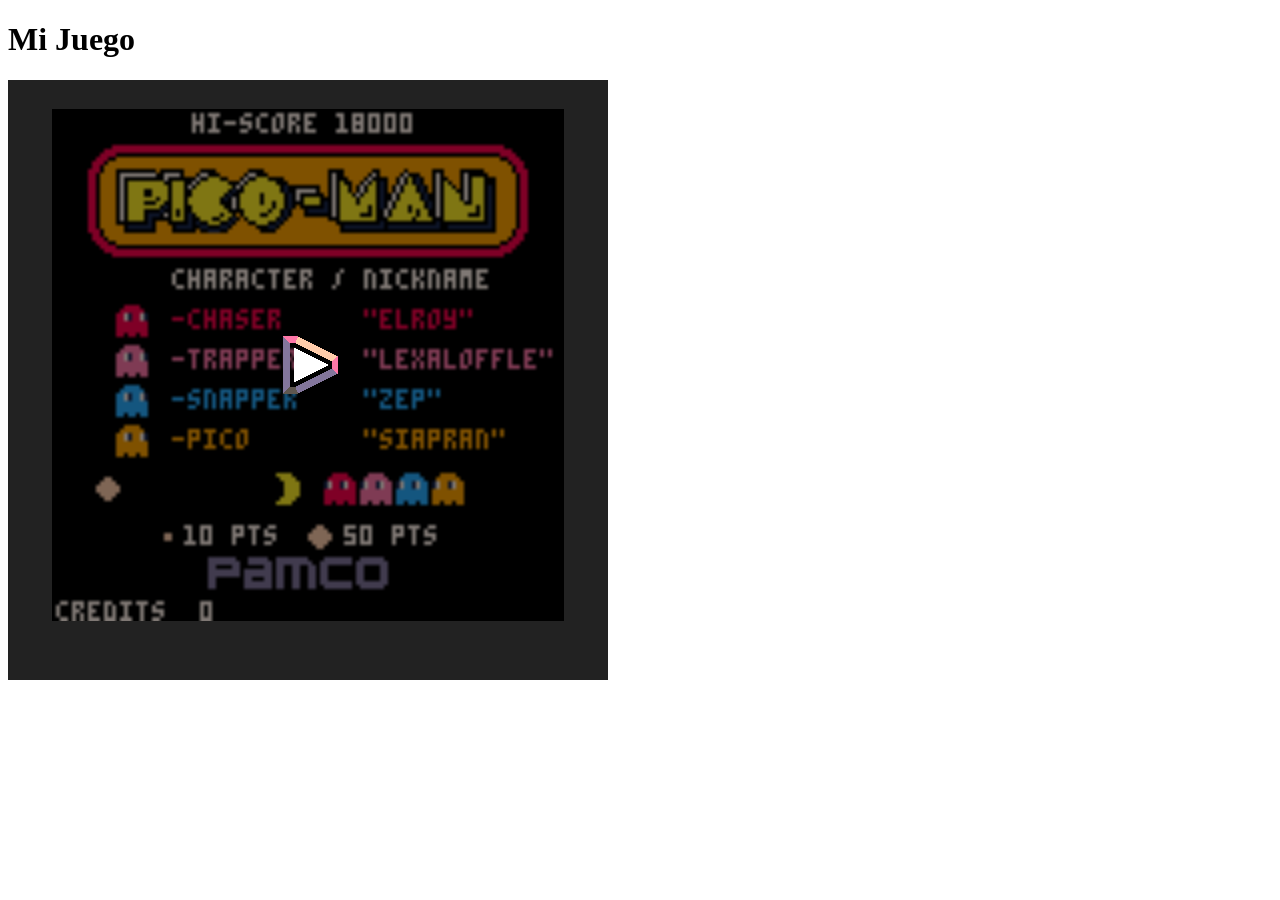
==== index.html @ f9b026d0 "test" ====
<!DOCTYPE html>
<html lang="es">
<head>
  <meta charset="UTF-8">
  <title>Mi Juego PICO-8</title>
</head>
<body>
  <h1>Mi Juego</h1>
  <iframe src="kronos/kronos.html" width="600" height="600" style="border:none;"></iframe>
</body>
</html>
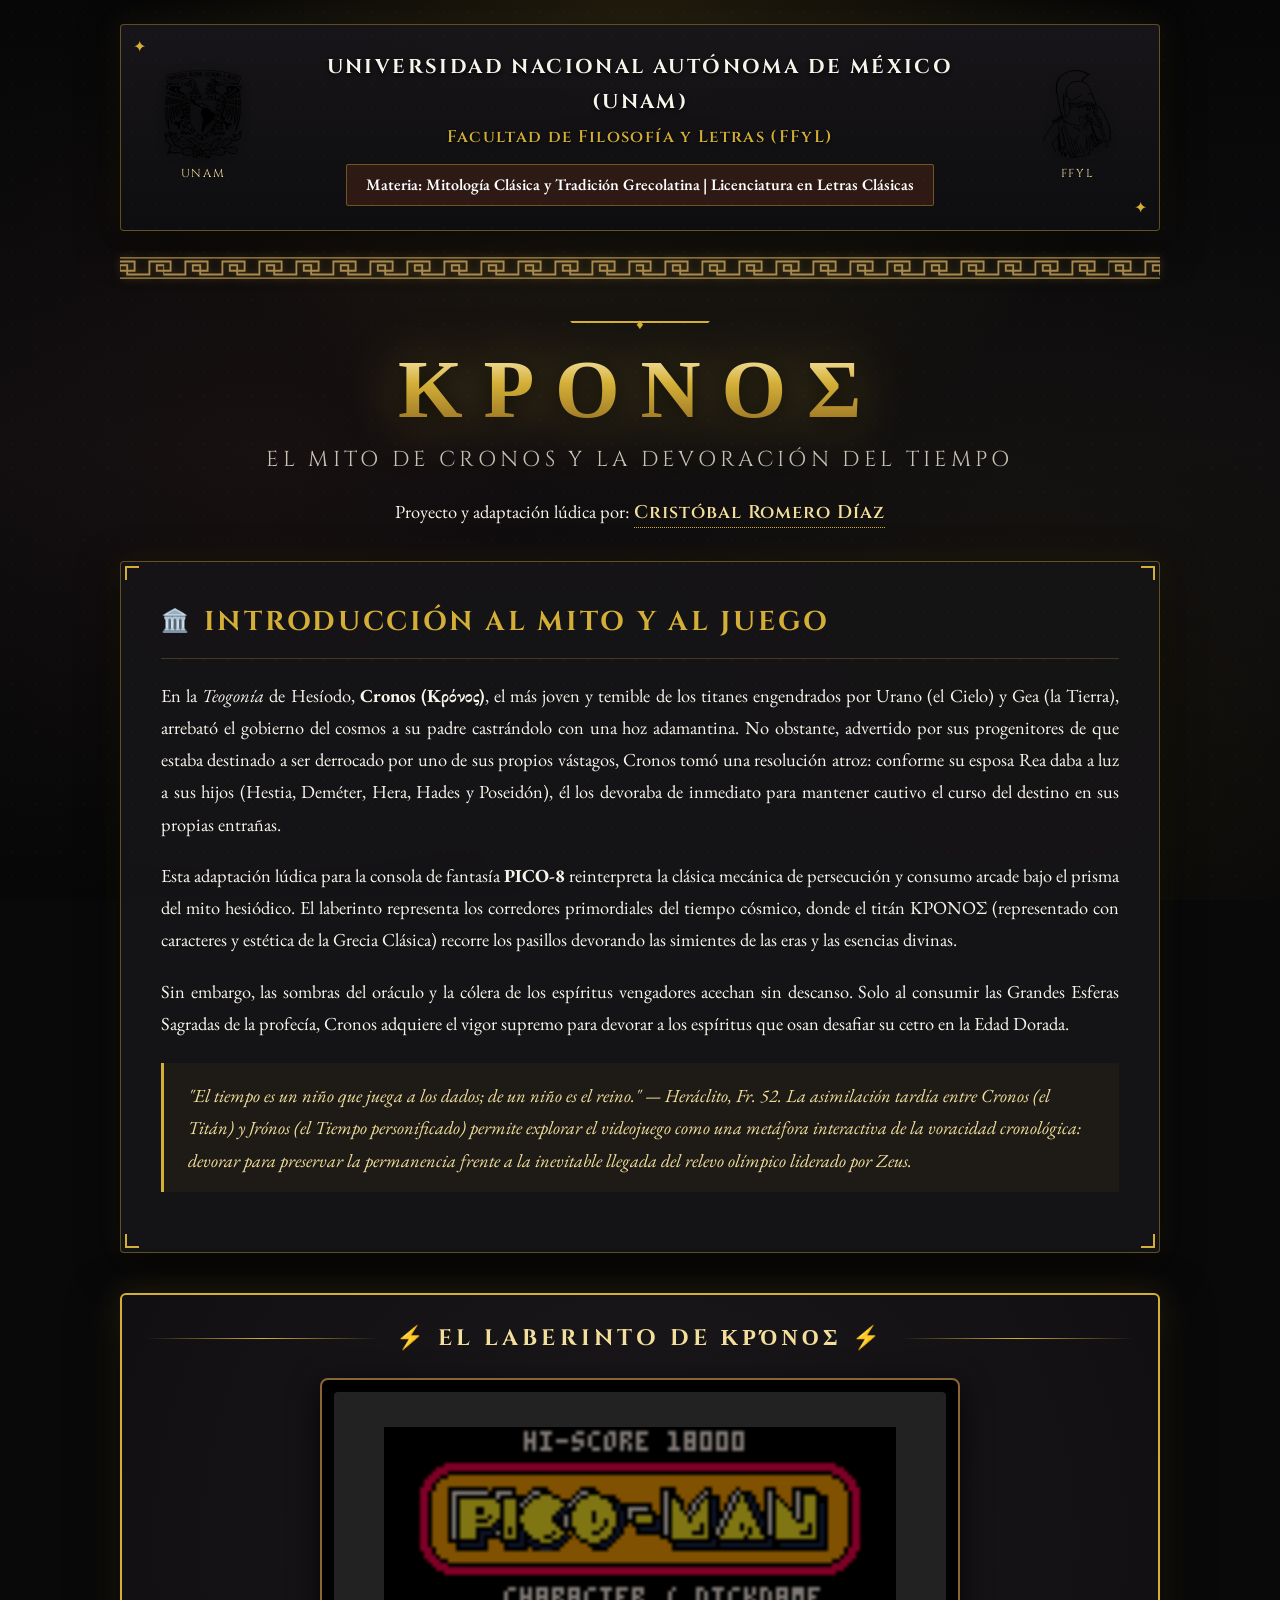
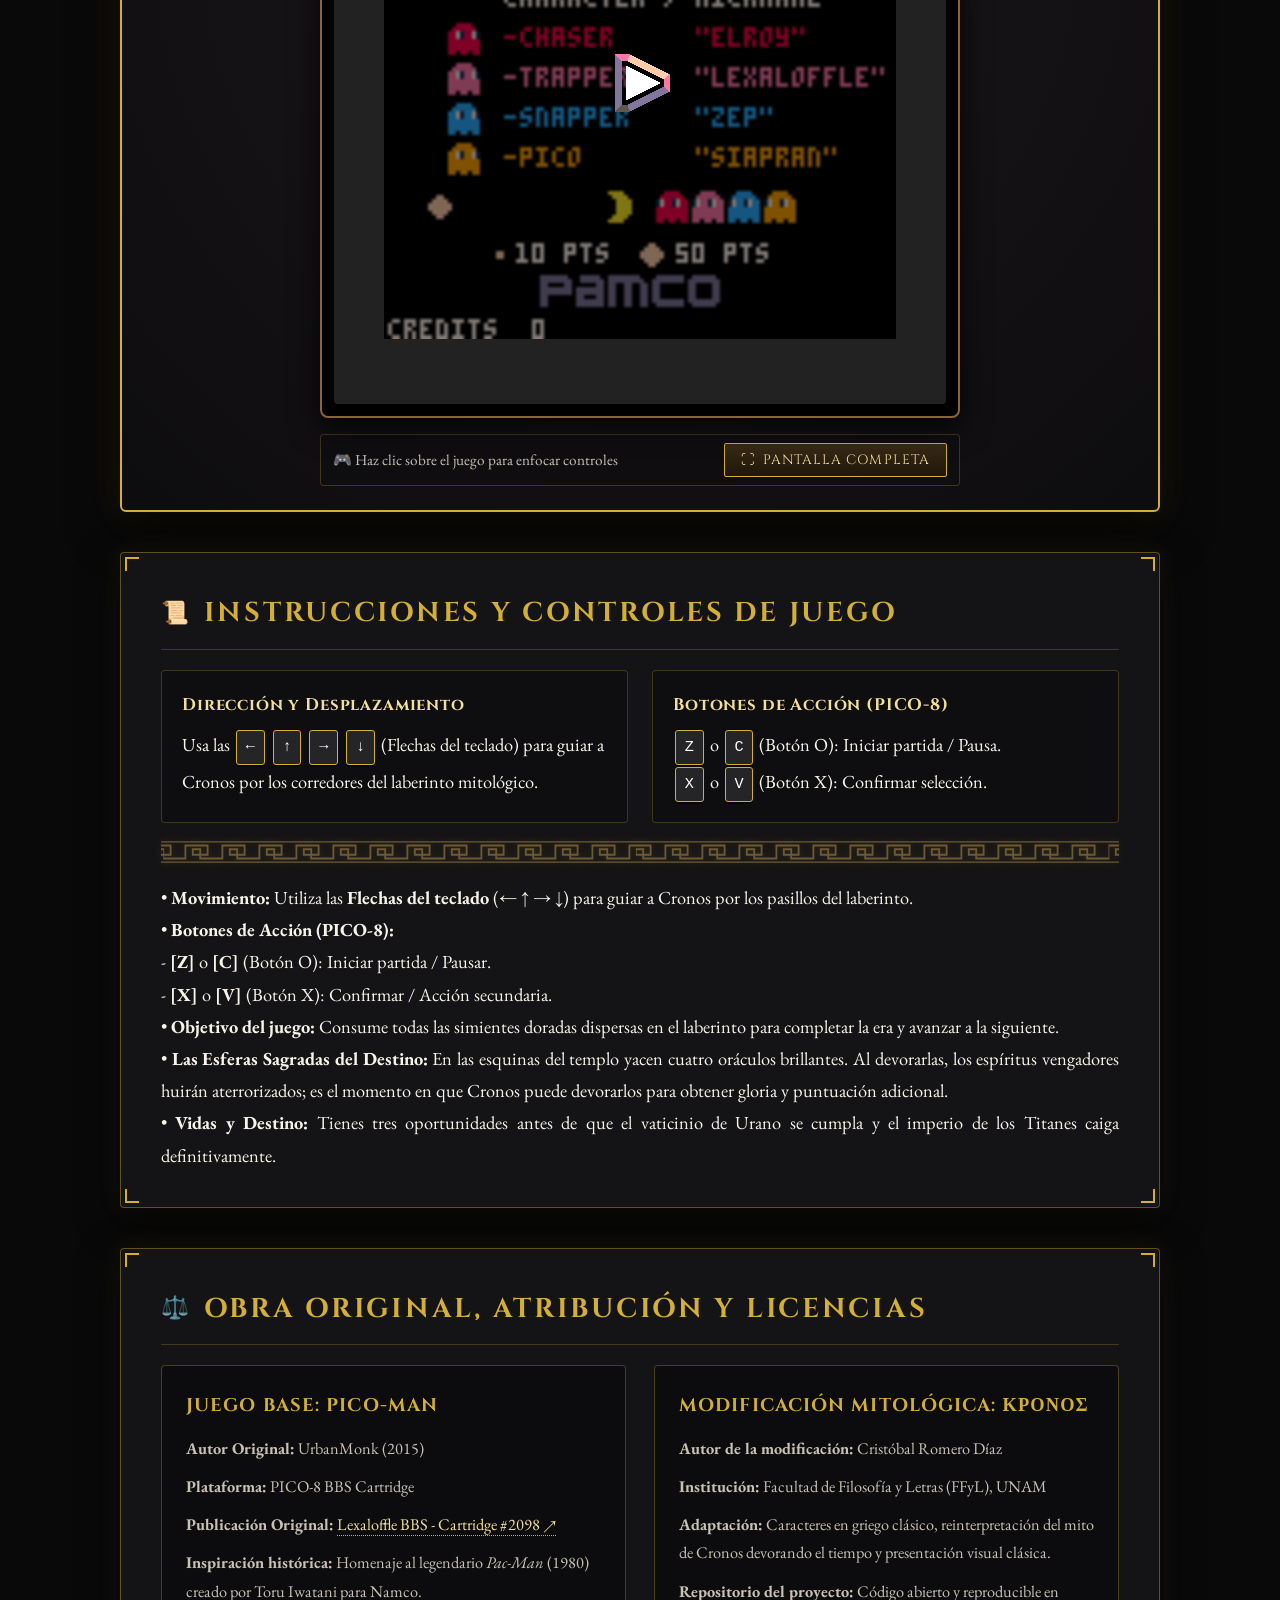
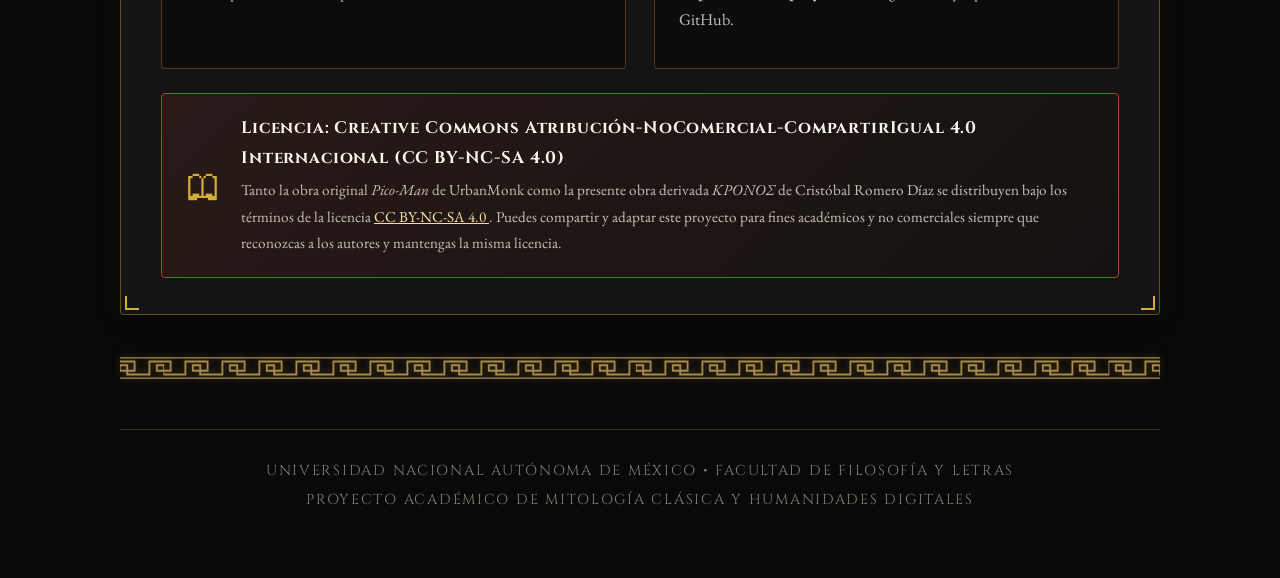
==== commit 13aaaef2: "feat: rediseño con estética clásica griega, datos editables y licencia CC-BY-NC-SA" ====
--- a/index.html
+++ b/index.html
@@ -2,10 +2,308 @@
 <html lang="es">
 <head>
   <meta charset="UTF-8">
-  <title>Mi Juego PICO-8</title>
+  <meta name="viewport" content="width=device-width, initial-scale=1.0">
+  <title>ΚΡΟΝΟΣ (Kronos) | Facultad de Filosofía y Letras - UNAM</title>
+  
+  <!-- Tipografías Clásicas Grecolatinas (Google Fonts con swap resiliente) -->
+  <link rel="preconnect" href="https://fonts.googleapis.com">
+  <link rel="preconnect" href="https://fonts.gstatic.com" crossorigin>
+  <link href="https://fonts.googleapis.com/css2?family=Cinzel+Decorative:wght@700;900&family=Cinzel:wght@400;600;700;900&family=EB+Garamond:ital,wght@0,400;0,500;0,600;1,400;1,600&display=swap" rel="stylesheet">
+  
+  <link rel="stylesheet" href="style.css">
+  
+  <!-- Archivo de datos editable por Cristóbal directamente desde GitHub -->
+  <script src="contenido/datos.js"></script>
 </head>
 <body>
-  <h1>Mi Juego</h1>
-  <iframe src="kronos/kronos.html" width="600" height="600" style="border:none;"></iframe>
+
+  <div class="kronos-wrapper">
+    
+    <!-- ENCABEZADO INSTITUCIONAL (UNAM Y FFyL) -->
+    <header class="acropolis-header">
+      <div class="institutional-grid">
+        
+        <!-- Escudo UNAM -->
+        <div class="logo-container">
+          <img src="assets/unam-logo.svg" alt="Escudo de la Universidad Nacional Autónoma de México" class="institutional-logo">
+          <span class="institutional-label">UNAM</span>
+        </div>
+
+        <!-- Información Académica -->
+        <div class="institutional-info">
+          <h1 class="uni-name" id="label-universidad">Universidad Nacional Autónoma de México</h1>
+          <h2 class="fac-name" id="label-facultad">Facultad de Filosofía y Letras</h2>
+          
+          <div class="course-badge">
+            <span id="label-materia">Materia: [Cargando materia...]</span> 
+            <span id="separator-carrera" style="display:none;"> | </span>
+            <span id="label-carrera"></span>
+          </div>
+        </div>
+
+        <!-- Logotipo FFyL (Atenea) -->
+        <div class="logo-container">
+          <img src="assets/ffyl-logo.png" alt="Logotipo Facultad de Filosofía y Letras - Atenea" class="institutional-logo">
+          <span class="institutional-label">FFyL</span>
+        </div>
+
+      </div>
+    </header>
+
+    <!-- Cenefa de Greca Clásica -->
+    <div class="greek-frieze"></div>
+
+    <!-- TÍTULO HERO DEL PROYECTO -->
+    <section class="myth-hero">
+      <div class="greek-pediment"></div>
+      <h1 class="monumental-title" id="label-titulo">ΚΡΟΝΟΣ</h1>
+      <p class="latin-subtitle" id="label-subtitulo">El Mito de Cronos y la Devoración del Tiempo</p>
+      
+      <p class="creator-attribution">
+        Proyecto y adaptación lúdica por: <strong id="label-creador">Cristóbal Romero Díaz</strong>
+      </p>
+    </section>
+
+    <!-- INTRODUCCIÓN AL JUEGO Y EL MITO -->
+    <section class="myth-card">
+      <div class="corner-tl"></div><div class="corner-tr"></div>
+      <div class="corner-bl"></div><div class="corner-br"></div>
+
+      <h2 class="card-title">
+        <span class="icon">🏛️</span> 
+        <span>Introducción al Mito y al Juego</span>
+      </h2>
+
+      <div class="text-body" id="intro-container">
+        <!-- Contenido inyectado dinámicamente desde contenido/datos.js -->
+        <p>
+          En la <em>Teogonía</em> de Hesíodo, <strong>Cronos (Κρόνος)</strong>, el más joven y temible de los titanes engendrados por Urano (el Cielo) y Gea (la Tierra), arrebató el gobierno del cosmos a su padre castrándolo con una hoz de pedernal. No obstante, advertido por sus progenitores de que estaba destinado a ser derrocado por uno de sus propios vástagos, Cronos tomó una medida atroz: conforme su esposa Rea daba a luz a sus hijos (Hestia, Deméter, Hera, Hades y Poseidón), él los devoraba vivos para mantener cautivo el curso del destino dentro de sus propias entrañas.
+        </p>
+        <p>
+          Esta adaptación lúdica para la consola de fantasía <strong>PICO-8</strong> reinterpreta la clásica dinámica de persecución laberíntica bajo el prisma del mito hesiódico. El laberinto representa los corredores primordiales del tiempo cósmico, donde el titán ΚΡΟΝΟΣ (rotulado en caracteres del alfabeto griego clásico) recorre los pasillos devorando las simientes de las eras.
+        </p>
+        <p>
+          Sin embargo, las sombras del oráculo y la cólera de los espíritus divinos acechan sin descanso. Solo al consumir las Grandes Esferas Sagradas de la profecía, Cronos adquiere el vigor supremo para invertir la suerte y devorar a los espíritus que osan desafiar su trono de la Edad Dorada.
+        </p>
+      </div>
+
+      <div class="academic-quote" id="quote-container">
+        "El tiempo es un niño que juega a los dados; de un niño es el reino." — Heráclito, Fr. 52
+      </div>
+    </section>
+
+    <!-- TEMPLO DEL JUEGO (PICO-8 ARCADE) -->
+    <section class="temple-arcade" id="templo-juego">
+      <div class="temple-pediment">
+        <div class="pediment-line"></div>
+        <h3>⚡ El Laberinto de Κρόνος ⚡</h3>
+        <div class="pediment-line"></div>
+      </div>
+
+      <div class="arcade-screen-frame">
+        <div class="pico8-iframe-wrapper">
+          <iframe id="pico8-frame" src="kronos/kronos.html" title="Juego PICO-8 Kronos" allowfullscreen="true" allow="autoplay; gamepad"></iframe>
+        </div>
+      </div>
+
+      <div class="arcade-toolbar">
+        <span>🎮 Haz clic sobre el juego para enfocar controles</span>
+        <button type="button" class="btn-mythic" id="btn-fullscreen" onclick="toggleIframeFullscreen()">
+          <span>⛶</span> Pantalla Completa
+        </button>
+      </div>
+    </section>
+
+    <!-- INSTRUCCIONES Y CONTROLES -->
+    <section class="myth-card">
+      <div class="corner-tl"></div><div class="corner-tr"></div>
+      <div class="corner-bl"></div><div class="corner-br"></div>
+
+      <h2 class="card-title">
+        <span class="icon">📜</span> 
+        <span>Instrucciones y Controles de Juego</span>
+      </h2>
+
+      <div class="controls-grid">
+        <div class="control-item">
+          <strong>Dirección y Desplazamiento</strong>
+          <p>Usa las <kbd>←</kbd> <kbd>↑</kbd> <kbd>→</kbd> <kbd>↓</kbd> (Flechas del teclado) para guiar a Cronos por los corredores del laberinto mitológico.</p>
+        </div>
+
+        <div class="control-item">
+          <strong>Botones de Acción (PICO-8)</strong>
+          <p>
+            <kbd>Z</kbd> o <kbd>C</kbd> (Botón O): Iniciar partida / Pausa.<br>
+            <kbd>X</kbd> o <kbd>V</kbd> (Botón X): Confirmar selección.
+          </p>
+        </div>
+      </div>
+
+      <div class="greek-frieze subtle"></div>
+
+      <div class="text-body" id="instrucciones-container">
+        <!-- Inyectado desde contenido/datos.js -->
+        <p>• <strong>Objetivo primordial:</strong> Consume todas las simientes doradas del tiempo para purificar el laberinto y avanzar de era.</p>
+        <p>• <strong>Las Grandes Esferas Oraculares:</strong> En los cuatro vértices del templo reposan oráculos ancestrales. Al devorarlos, los espíritus vengadores pierden su fuerza y pueden ser consumidos por Cronos durante un breve periodo.</p>
+        <p>• <strong>Vidas del Titán:</strong> Dispones de tres oportunidades antes de que la profecía de Urano se consume y el imperio caiga ante el advenimiento del nuevo orden.</p>
+      </div>
+    </section>
+
+    <!-- CRÉDITOS, JUEGO ORIGINAL Y LICENCIA -->
+    <section class="myth-card">
+      <div class="corner-tl"></div><div class="corner-tr"></div>
+      <div class="corner-bl"></div><div class="corner-br"></div>
+
+      <h2 class="card-title">
+        <span class="icon">⚖️</span> 
+        <span>Obra Original, Atribución y Licencias</span>
+      </h2>
+
+      <div class="attribution-grid">
+        <div class="attribution-box">
+          <h4>Juego Base: Pico-Man</h4>
+          <p><strong>Autor Original:</strong> UrbanMonk (2015)</p>
+          <p><strong>Plataforma:</strong> PICO-8 BBS Cartridge</p>
+          <p>
+            <strong>Publicación Original:</strong> 
+            <a href="https://www.lexaloffle.com/bbs/?tid=2098" target="_blank" rel="noopener noreferrer">
+              Lexaloffle BBS - Cartridge #2098 ↗
+            </a>
+          </p>
+          <p><strong>Inspiración histórica:</strong> Homenaje al legendario <em>Pac-Man</em> (1980) creado por Toru Iwatani para Namco.</p>
+        </div>
+
+        <div class="attribution-box">
+          <h4>Modificación Mitológica: ΚΡΟΝΟΣ</h4>
+          <p><strong>Autor de la modificación:</strong> Cristóbal Romero Díaz</p>
+          <p><strong>Institución:</strong> Facultad de Filosofía y Letras (FFyL), UNAM</p>
+          <p><strong>Adaptación:</strong> Caracteres en griego clásico, reinterpretación del mito de Cronos devorando el tiempo y presentación visual clásica.</p>
+          <p><strong>Repositorio del proyecto:</strong> Código abierto y reproducible en GitHub.</p>
+        </div>
+      </div>
+
+      <!-- Banner de Licencia CC -->
+      <div class="license-banner">
+        <div class="license-icon-badge">🕮</div>
+        <div class="license-details">
+          <h5>Licencia: Creative Commons Atribución-NoComercial-CompartirIgual 4.0 Internacional (CC BY-NC-SA 4.0)</h5>
+          <p>
+            Tanto la obra original <em>Pico-Man</em> de UrbanMonk como la presente obra derivada <em>ΚΡΟΝΟΣ</em> de Cristóbal Romero Díaz se distribuyen bajo los términos de la licencia 
+            <a href="https://creativecommons.org/licenses/by-nc-sa/4.0/deed.es" target="_blank" rel="noopener noreferrer" style="color:var(--gold-light); text-decoration: underline;">
+              CC BY-NC-SA 4.0
+            </a>. Puedes compartir y adaptar este proyecto para fines académicos y no comerciales siempre que reconozcas a los autores y mantengas la misma licencia.
+          </p>
+        </div>
+      </div>
+    </section>
+
+    <!-- Cenefa de Greca Clásica -->
+    <div class="greek-frieze"></div>
+
+    <!-- PIE DE PÁGINA (EPÍLOGO) -->
+    <footer class="epilogue-footer">
+      <p>Universidad Nacional Autónoma de México • Facultad de Filosofía y Letras</p>
+      <p>Proyecto Académico de Mitología Clásica y Humanidades Digitales</p>
+    </footer>
+
+  </div>
+
+  <!-- SCRIPT DE CARGA DINÁMICA DE CONTENIDOS -->
+  <script>
+    document.addEventListener("DOMContentLoaded", function() {
+      // Cargar variables desde window.CONFIG_JUEGO (definidas en contenido/datos.js)
+      if (typeof window.CONFIG_JUEGO === "object" && window.CONFIG_JUEGO !== null) {
+        var cfg = window.CONFIG_JUEGO;
+
+        if (cfg.universidad) {
+          var el = document.getElementById("label-universidad");
+          if (el) el.textContent = cfg.universidad;
+        }
+
+        if (cfg.facultad) {
+          var el = document.getElementById("label-facultad");
+          if (el) el.textContent = cfg.facultad;
+        }
+
+        if (cfg.materia) {
+          var el = document.getElementById("label-materia");
+          if (el) el.innerHTML = "Materia: <span>" + cfg.materia + "</span>";
+        }
+
+        if (cfg.carrera) {
+          var el = document.getElementById("label-carrera");
+          var sep = document.getElementById("separator-carrera");
+          if (el && cfg.carrera.trim().length > 0) {
+            el.innerHTML = "<span>" + cfg.carrera + "</span>";
+            if (sep) sep.style.display = "inline";
+          }
+        }
+
+        if (cfg.titulo) {
+          var el = document.getElementById("label-titulo");
+          if (el) el.textContent = cfg.titulo;
+        }
+
+        if (cfg.subtitulo) {
+          var el = document.getElementById("label-subtitulo");
+          if (el) el.textContent = cfg.subtitulo;
+        }
+
+        if (cfg.creador) {
+          var el = document.getElementById("label-creador");
+          if (el) el.textContent = cfg.creador;
+        }
+
+        if (cfg.introduccion && cfg.introduccion.trim().length > 0) {
+          var el = document.getElementById("intro-container");
+          if (el) {
+            // Formatear saltos de línea en párrafos si no contiene ya tags HTML
+            if (cfg.introduccion.indexOf("<p>") === -1) {
+              var paragraphs = cfg.introduccion.trim().split(/\n\s*\n/);
+              el.innerHTML = paragraphs.map(function(p) {
+                return "<p>" + p.trim().replace(/\n/g, "<br>") + "</p>";
+              }).join("");
+            } else {
+              el.innerHTML = cfg.introduccion;
+            }
+          }
+        }
+
+        if (cfg.instrucciones && cfg.instrucciones.trim().length > 0) {
+          var el = document.getElementById("instrucciones-container");
+          if (el) {
+            if (cfg.instrucciones.indexOf("<p>") === -1) {
+              var paragraphs = cfg.instrucciones.trim().split(/\n\s*\n/);
+              el.innerHTML = paragraphs.map(function(p) {
+                return "<p>" + p.trim().replace(/\n/g, "<br>") + "</p>";
+              }).join("");
+            } else {
+              el.innerHTML = cfg.instrucciones;
+            }
+          }
+        }
+
+        if (cfg.notaAcademica && cfg.notaAcademica.trim().length > 0) {
+          var el = document.getElementById("quote-container");
+          if (el) el.innerHTML = cfg.notaAcademica;
+        }
+      }
+    });
+
+    // Control de pantalla completa para el iframe de PICO-8
+    function toggleIframeFullscreen() {
+      var iframe = document.getElementById("pico8-frame");
+      if (!iframe) return;
+
+      if (iframe.requestFullscreen) {
+        iframe.requestFullscreen();
+      } else if (iframe.webkitRequestFullscreen) {
+        iframe.webkitRequestFullscreen();
+      } else if (iframe.msRequestFullscreen) {
+        iframe.msRequestFullscreen();
+      }
+    }
+  </script>
+
 </body>
 </html>
--- a/style.css
+++ b/style.css
@@ -0,0 +1,607 @@
+/* ==========================================================================
+   ΚΡΟΝΟΣ (KRONOS) - Estilos Clásicos Griegos (Estilo Místico / Ctónico)
+   Facultad de Filosofía y Letras - UNAM
+   ========================================================================== */
+
+:root {
+  /* Paleta Mitológica Ctónica */
+  --bg-deep: #09090a;
+  --bg-surface: #121214;
+  --bg-card: rgba(22, 21, 23, 0.88);
+  --bg-card-hover: rgba(28, 27, 30, 0.95);
+  
+  /* Acentos Dorados y Bronce */
+  --gold-light: #f3df9b;
+  --gold-primary: #d4af37;
+  --gold-dark: #917228;
+  --gold-dim: rgba(212, 175, 55, 0.25);
+  --bronze: #8a6435;
+  
+  /* Terracota y Mármol */
+  --terracotta: #a8472a;
+  --terracotta-glow: rgba(168, 71, 42, 0.35);
+  --marble-ivory: #f7f4ea;
+  --marble-muted: #c8c2b5;
+  --marble-dark: #827c70;
+  
+  /* Bordes y Sombras */
+  --border-gold: 1px solid rgba(212, 175, 55, 0.4);
+  --border-gold-strong: 2px solid #d4af37;
+  --shadow-mythic: 0 12px 40px rgba(0, 0, 0, 0.75), 0 0 30px rgba(212, 175, 55, 0.1);
+  --shadow-inset: inset 0 0 25px rgba(0, 0, 0, 0.85);
+  
+  /* Tipografías */
+  --font-display: 'Cinzel Decorative', 'Cinzel', 'Times New Roman', serif;
+  --font-heading: 'Cinzel', 'Times New Roman', serif;
+  --font-body: 'EB Garamond', Georgia, serif;
+}
+
+/* Reseteo básico y fondo general */
+* {
+  box-sizing: border-box;
+  margin: 0;
+  padding: 0;
+}
+
+body {
+  background-color: var(--bg-deep);
+  background-image: 
+    radial-gradient(circle at 50% 0%, rgba(212, 175, 55, 0.12) 0%, transparent 45%),
+    radial-gradient(circle at 20% 50%, rgba(168, 71, 42, 0.06) 0%, transparent 40%),
+    radial-gradient(circle at 80% 80%, rgba(145, 114, 40, 0.08) 0%, transparent 45%),
+    linear-gradient(to bottom, #070708 0%, #0e0d0f 50%, #070708 100%);
+  background-attachment: fixed;
+  color: var(--marble-ivory);
+  font-family: var(--font-body);
+  font-size: 1.15rem;
+  line-height: 1.75;
+  min-height: 100vh;
+  position: relative;
+  overflow-x: hidden;
+}
+
+/* Efecto sutil de grano o mármol */
+body::before {
+  content: "";
+  position: fixed;
+  top: 0;
+  left: 0;
+  width: 100%;
+  height: 100%;
+  pointer-events: none;
+  background-image: radial-gradient(rgba(255, 255, 255, 0.02) 1px, transparent 1px);
+  background-size: 24px 24px;
+  z-index: 999;
+}
+
+/* Contenedor Principal */
+.kronos-wrapper {
+  max-width: 1080px;
+  margin: 0 auto;
+  padding: 1.5rem 1.25rem 4rem 1.25rem;
+}
+
+/* --------------------------------------------------------------------------
+   CENEFAS Y GRECAS GRIEGAS (Meandros)
+   -------------------------------------------------------------------------- */
+.greek-frieze {
+  width: 100%;
+  height: 26px;
+  background-image: url('assets/greca.svg');
+  background-repeat: repeat-x;
+  background-position: center;
+  background-size: auto 24px;
+  opacity: 0.85;
+  margin: 1.5rem 0;
+  filter: drop-shadow(0 0 4px rgba(212, 175, 55, 0.4));
+}
+
+.greek-frieze.subtle {
+  opacity: 0.5;
+  margin: 1rem 0;
+}
+
+/* --------------------------------------------------------------------------
+   ENCABEZADO INSTITUCIONAL (UNAM - FFyL)
+   -------------------------------------------------------------------------- */
+.acropolis-header {
+  background: linear-gradient(180deg, rgba(24, 22, 26, 0.95) 0%, rgba(14, 13, 15, 0.98) 100%);
+  border: var(--border-gold);
+  border-radius: 4px;
+  box-shadow: var(--shadow-mythic);
+  padding: 1.5rem 2rem;
+  position: relative;
+}
+
+.acropolis-header::before,
+.acropolis-header::after {
+  content: "✦";
+  position: absolute;
+  color: var(--gold-primary);
+  font-size: 1rem;
+}
+.acropolis-header::before { top: 8px; left: 12px; }
+.acropolis-header::after { bottom: 8px; right: 12px; }
+
+.institutional-grid {
+  display: flex;
+  align-items: center;
+  justify-content: space-between;
+  gap: 1.5rem;
+  flex-wrap: wrap;
+}
+
+.logo-container {
+  display: flex;
+  flex-direction: column;
+  align-items: center;
+  justify-content: center;
+  flex: 0 0 100px;
+}
+
+.institutional-logo {
+  max-height: 88px;
+  max-width: 88px;
+  object-fit: contain;
+  filter: drop-shadow(0 2px 8px rgba(0, 0, 0, 0.8)) brightness(1.05);
+  transition: transform 0.3s ease, filter 0.3s ease;
+}
+
+.institutional-logo:hover {
+  transform: scale(1.04);
+  filter: drop-shadow(0 0 12px rgba(212, 175, 55, 0.5));
+}
+
+.institutional-label {
+  font-family: var(--font-heading);
+  font-size: 0.72rem;
+  text-transform: uppercase;
+  letter-spacing: 0.15em;
+  color: var(--gold-light);
+  margin-top: 0.4rem;
+  text-align: center;
+}
+
+.institutional-info {
+  flex: 1 1 300px;
+  text-align: center;
+}
+
+.uni-name {
+  font-family: var(--font-heading);
+  font-size: 1.25rem;
+  font-weight: 700;
+  letter-spacing: 0.12em;
+  text-transform: uppercase;
+  color: var(--marble-ivory);
+  text-shadow: 0 2px 4px rgba(0, 0, 0, 0.8);
+}
+
+.fac-name {
+  font-family: var(--font-heading);
+  font-size: 1.05rem;
+  font-weight: 600;
+  letter-spacing: 0.08em;
+  color: var(--gold-primary);
+  margin-top: 0.25rem;
+  text-shadow: 0 1px 3px rgba(0, 0, 0, 0.8);
+}
+
+.course-badge {
+  display: inline-block;
+  margin-top: 0.75rem;
+  padding: 0.35rem 1.2rem;
+  background: rgba(168, 71, 42, 0.2);
+  border: 1px solid rgba(212, 175, 55, 0.4);
+  border-radius: 2px;
+  font-family: var(--font-body);
+  font-size: 1rem;
+  color: var(--gold-light);
+  font-style: italic;
+}
+
+.course-badge span {
+  font-style: normal;
+  font-weight: 600;
+  color: #fff;
+}
+
+/* --------------------------------------------------------------------------
+   HERO / TÍTULO MONUMENTAL (ΚΡΟΝΟΣ)
+   -------------------------------------------------------------------------- */
+.myth-hero {
+  text-align: center;
+  margin: 2.5rem 0 2rem 0;
+  position: relative;
+}
+
+.greek-pediment {
+  width: 140px;
+  height: 14px;
+  margin: 0 auto 0.75rem auto;
+  border-top: 2px solid var(--gold-primary);
+  border-left: 2px solid transparent;
+  border-right: 2px solid transparent;
+  position: relative;
+}
+.greek-pediment::after {
+  content: "♦";
+  position: absolute;
+  top: -12px;
+  left: 50%;
+  transform: translateX(-50%);
+  color: var(--gold-primary);
+  font-size: 0.9rem;
+}
+
+.monumental-title {
+  font-family: var(--font-display);
+  font-size: clamp(3.2rem, 7vw, 5.2rem);
+  font-weight: 900;
+  letter-spacing: 0.25em;
+  text-transform: uppercase;
+  color: var(--gold-primary);
+  background: linear-gradient(180deg, #fff3c9 0%, #d4af37 40%, #87621f 100%);
+  -webkit-background-clip: text;
+  -webkit-text-fill-color: transparent;
+  filter: drop-shadow(0 4px 14px rgba(0, 0, 0, 0.9)) drop-shadow(0 0 25px rgba(212, 175, 55, 0.35));
+  margin-bottom: 0.2rem;
+  line-height: 1.1;
+}
+
+.latin-subtitle {
+  font-family: var(--font-heading);
+  font-size: clamp(1rem, 2.5vw, 1.35rem);
+  font-weight: 400;
+  letter-spacing: 0.2em;
+  text-transform: uppercase;
+  color: var(--marble-muted);
+}
+
+.creator-attribution {
+  margin-top: 1rem;
+  font-family: var(--font-body);
+  font-size: 1.15rem;
+  color: var(--marble-ivory);
+}
+
+.creator-attribution strong {
+  font-family: var(--font-heading);
+  font-weight: 600;
+  letter-spacing: 0.05em;
+  color: var(--gold-light);
+  border-bottom: 1px dotted var(--gold-primary);
+  padding-bottom: 2px;
+}
+
+/* --------------------------------------------------------------------------
+   SECCIONES Y TARJETAS ESTILO MÁRMOL / TEMPLO
+   -------------------------------------------------------------------------- */
+.myth-card {
+  background: var(--bg-card);
+  border: var(--border-gold);
+  border-radius: 4px;
+  box-shadow: var(--shadow-mythic);
+  padding: 2.25rem 2.5rem;
+  margin-bottom: 2.5rem;
+  position: relative;
+  backdrop-filter: blur(4px);
+  transition: border-color 0.3s ease;
+}
+
+.myth-card:hover {
+  border-color: rgba(212, 175, 55, 0.7);
+}
+
+/* Esquinas decorativas clásicas */
+.corner-tl, .corner-tr, .corner-bl, .corner-br {
+  position: absolute;
+  width: 14px;
+  height: 14px;
+  border-color: var(--gold-primary);
+  pointer-events: none;
+}
+.corner-tl { top: 4px; left: 4px; border-top: 2px solid var(--gold-primary); border-left: 2px solid var(--gold-primary); }
+.corner-tr { top: 4px; right: 4px; border-top: 2px solid var(--gold-primary); border-right: 2px solid var(--gold-primary); }
+.corner-bl { bottom: 4px; left: 4px; border-bottom: 2px solid var(--gold-primary); border-left: 2px solid var(--gold-primary); }
+.corner-br { bottom: 4px; right: 4px; border-bottom: 2px solid var(--gold-primary); border-right: 2px solid var(--gold-primary); }
+
+.card-title {
+  font-family: var(--font-heading);
+  font-size: 1.7rem;
+  font-weight: 700;
+  letter-spacing: 0.1em;
+  text-transform: uppercase;
+  color: var(--gold-primary);
+  display: flex;
+  align-items: center;
+  gap: 0.75rem;
+  margin-bottom: 1.25rem;
+  border-bottom: 1px solid var(--gold-dim);
+  padding-bottom: 0.75rem;
+}
+
+.card-title .icon {
+  font-size: 1.4rem;
+  color: var(--terracotta);
+}
+
+/* --------------------------------------------------------------------------
+   TEMPLO DEL JUEGO (PICO-8 CONTAINER)
+   -------------------------------------------------------------------------- */
+.temple-arcade {
+  background: radial-gradient(circle at 50% 30%, #1c181c 0%, #0d0c0e 100%);
+  border: 2px solid var(--gold-primary);
+  border-radius: 6px;
+  box-shadow: 0 15px 50px rgba(0, 0, 0, 0.9), 0 0 35px rgba(212, 175, 55, 0.2);
+  padding: 1.5rem;
+  margin: 2.5rem 0;
+  position: relative;
+  text-align: center;
+}
+
+.temple-pediment {
+  display: flex;
+  align-items: center;
+  justify-content: center;
+  gap: 1rem;
+  margin-bottom: 1.25rem;
+}
+
+.temple-pediment h3 {
+  font-family: var(--font-heading);
+  font-size: 1.4rem;
+  font-weight: 700;
+  letter-spacing: 0.18em;
+  text-transform: uppercase;
+  color: var(--gold-light);
+}
+
+.pediment-line {
+  flex: 1;
+  height: 1px;
+  background: linear-gradient(90deg, transparent, var(--gold-primary), transparent);
+}
+
+.arcade-screen-frame {
+  max-width: 640px;
+  margin: 0 auto;
+  background: #000;
+  padding: 12px;
+  border: 2px solid var(--bronze);
+  border-radius: 8px;
+  box-shadow: var(--shadow-inset), 0 8px 30px rgba(0, 0, 0, 0.8);
+  position: relative;
+}
+
+.pico8-iframe-wrapper {
+  position: relative;
+  width: 100%;
+  padding-top: 100%; /* Proporción cuadrada perfecta 1:1 para PICO-8 */
+  overflow: hidden;
+  border-radius: 4px;
+  background: #000;
+}
+
+.pico8-iframe-wrapper iframe {
+  position: absolute;
+  top: 0;
+  left: 0;
+  width: 100%;
+  height: 100%;
+  border: none;
+}
+
+.arcade-toolbar {
+  display: flex;
+  justify-content: space-between;
+  align-items: center;
+  max-width: 640px;
+  margin: 1rem auto 0 auto;
+  padding: 0.5rem 0.75rem;
+  background: rgba(15, 14, 16, 0.7);
+  border: 1px solid var(--gold-dim);
+  border-radius: 4px;
+  font-size: 0.95rem;
+  color: var(--marble-muted);
+}
+
+.btn-mythic {
+  background: linear-gradient(180deg, #3a2b16 0%, #1f170b 100%);
+  border: 1px solid var(--gold-primary);
+  color: var(--gold-light);
+  font-family: var(--font-heading);
+  font-size: 0.85rem;
+  letter-spacing: 0.08em;
+  text-transform: uppercase;
+  padding: 0.45rem 1rem;
+  border-radius: 2px;
+  cursor: pointer;
+  transition: all 0.25s ease;
+  display: inline-flex;
+  align-items: center;
+  gap: 0.4rem;
+}
+
+.btn-mythic:hover {
+  background: linear-gradient(180deg, #574121 0%, #2f220f 100%);
+  color: #fff;
+  box-shadow: 0 0 12px rgba(212, 175, 55, 0.4);
+  transform: translateY(-1px);
+}
+
+/* --------------------------------------------------------------------------
+   INSTRUCCIONES Y TECLADO
+   -------------------------------------------------------------------------- */
+.controls-grid {
+  display: grid;
+  grid-template-columns: repeat(auto-fit, minmax(280px, 1fr));
+  gap: 1.5rem;
+  margin-top: 1rem;
+}
+
+.control-item {
+  background: rgba(14, 13, 15, 0.7);
+  border: 1px solid rgba(212, 175, 55, 0.25);
+  border-radius: 4px;
+  padding: 1.25rem;
+  display: flex;
+  flex-direction: column;
+  gap: 0.5rem;
+}
+
+.control-item strong {
+  font-family: var(--font-heading);
+  color: var(--gold-light);
+  font-size: 1.05rem;
+  letter-spacing: 0.05em;
+}
+
+kbd {
+  display: inline-block;
+  padding: 0.2rem 0.55rem;
+  font-family: monospace;
+  font-size: 0.95rem;
+  color: #fff;
+  background: #252427;
+  border: 1px solid var(--gold-primary);
+  border-radius: 3px;
+  box-shadow: 0 2px 0 rgba(0, 0, 0, 0.6);
+  margin: 0 2px;
+}
+
+/* --------------------------------------------------------------------------
+   CRÉDITOS, JUEGO ORIGINAL Y LICENCIAS
+   -------------------------------------------------------------------------- */
+.attribution-grid {
+  display: grid;
+  grid-template-columns: repeat(auto-fit, minmax(300px, 1fr));
+  gap: 1.75rem;
+  margin-top: 1rem;
+}
+
+.attribution-box {
+  background: rgba(10, 10, 12, 0.7);
+  border: 1px solid rgba(212, 175, 55, 0.3);
+  border-radius: 4px;
+  padding: 1.5rem;
+  position: relative;
+}
+
+.attribution-box h4 {
+  font-family: var(--font-heading);
+  font-size: 1.15rem;
+  color: var(--gold-primary);
+  margin-bottom: 0.75rem;
+  letter-spacing: 0.06em;
+  text-transform: uppercase;
+}
+
+.attribution-box p {
+  font-size: 1.02rem;
+  color: var(--marble-muted);
+  margin-bottom: 0.6rem;
+}
+
+.attribution-box a {
+  color: var(--gold-light);
+  text-decoration: none;
+  border-bottom: 1px dotted var(--gold-primary);
+  transition: color 0.2s, border-bottom 0.2s;
+}
+
+.attribution-box a:hover {
+  color: #fff;
+  border-bottom-style: solid;
+}
+
+.license-banner {
+  margin-top: 1.5rem;
+  background: linear-gradient(135deg, rgba(168, 71, 42, 0.15) 0%, rgba(20, 18, 16, 0.8) 100%);
+  border: 1px solid var(--terracotta);
+  border-radius: 4px;
+  padding: 1.25rem 1.5rem;
+  display: flex;
+  align-items: center;
+  gap: 1.25rem;
+  flex-wrap: wrap;
+}
+
+.license-icon-badge {
+  font-size: 2.2rem;
+  color: var(--gold-primary);
+  flex-shrink: 0;
+}
+
+.license-details {
+  flex: 1 1 260px;
+}
+
+.license-details h5 {
+  font-family: var(--font-heading);
+  font-size: 1.05rem;
+  color: var(--marble-ivory);
+  letter-spacing: 0.05em;
+  margin-bottom: 0.25rem;
+}
+
+.license-details p {
+  font-size: 0.95rem;
+  color: var(--marble-muted);
+}
+
+/* --------------------------------------------------------------------------
+   PIE DE PÁGINA (EPÍLOGO)
+   -------------------------------------------------------------------------- */
+.epilogue-footer {
+  text-align: center;
+  margin-top: 3rem;
+  padding-top: 1.5rem;
+  border-top: 1px solid var(--gold-dim);
+  font-family: var(--font-heading);
+  font-size: 0.9rem;
+  letter-spacing: 0.12em;
+  text-transform: uppercase;
+  color: var(--marble-dark);
+}
+
+.epilogue-footer p {
+  margin: 0.25rem 0;
+}
+
+/* Formato para bloques de texto */
+.text-body p {
+  margin-bottom: 1.2rem;
+  text-align: justify;
+}
+
+.text-body p:last-child {
+  margin-bottom: 0;
+}
+
+.academic-quote {
+  border-left: 3px solid var(--gold-primary);
+  background: rgba(212, 175, 55, 0.05);
+  padding: 1rem 1.5rem;
+  margin: 1.5rem 0;
+  font-style: italic;
+  color: var(--gold-light);
+}
+
+/* Responsive adjustments */
+@media (max-width: 768px) {
+  .kronos-wrapper {
+    padding: 1rem 0.75rem 2rem 0.75rem;
+  }
+  .myth-card {
+    padding: 1.5rem 1.25rem;
+  }
+  .institutional-grid {
+    flex-direction: column;
+    text-align: center;
+  }
+  .arcade-toolbar {
+    flex-direction: column;
+    gap: 0.6rem;
+  }
+}
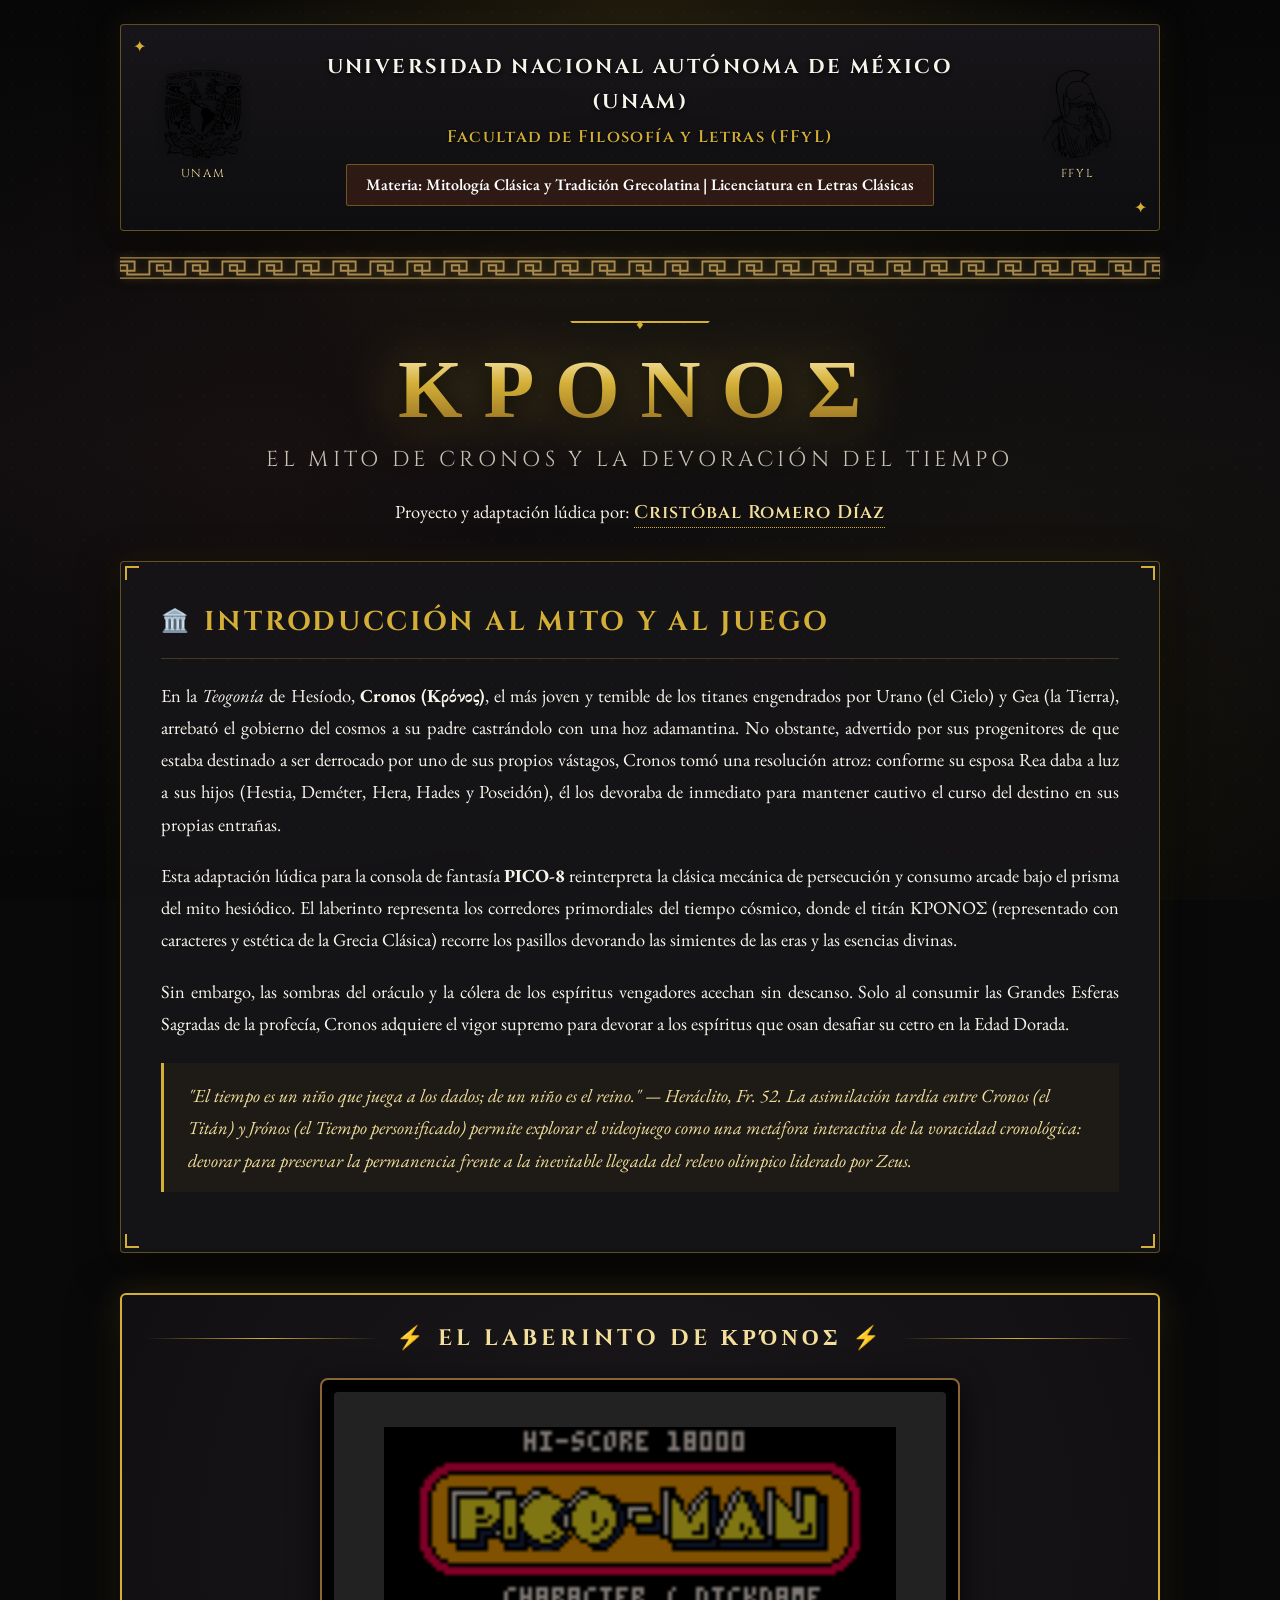
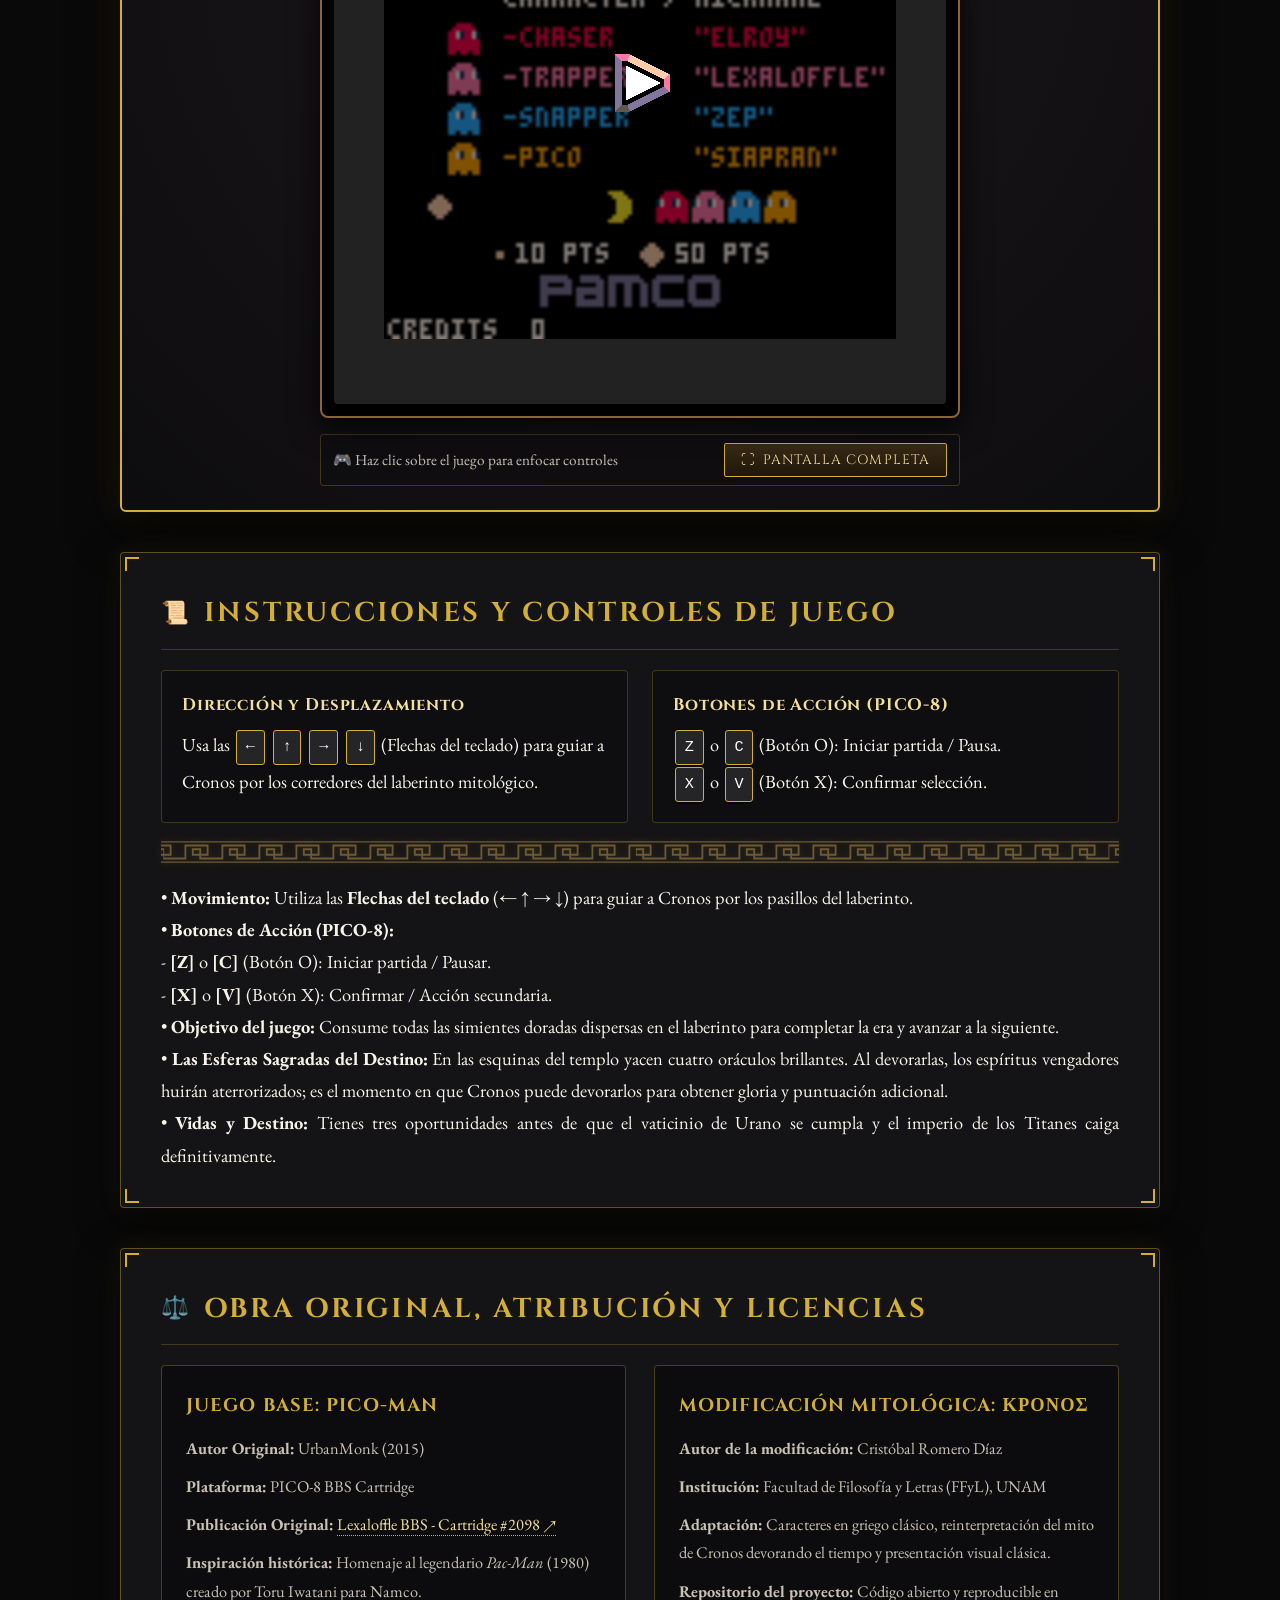
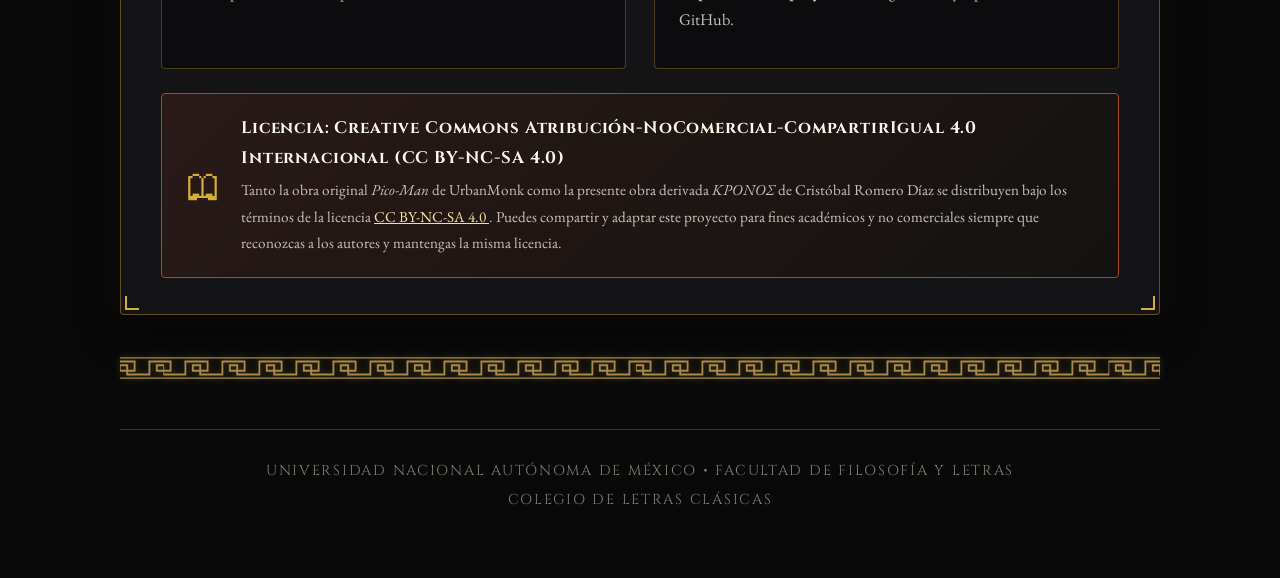
==== commit ea90c5a1: "Update footer text in index.html" ====
--- a/index.html
+++ b/index.html
@@ -203,7 +203,7 @@
     <!-- PIE DE PÁGINA (EPÍLOGO) -->
     <footer class="epilogue-footer">
       <p>Universidad Nacional Autónoma de México • Facultad de Filosofía y Letras</p>
-      <p>Proyecto Académico de Mitología Clásica y Humanidades Digitales</p>
+      <p>Colegio de Letras Clásicas</p>
     </footer>
 
   </div>
